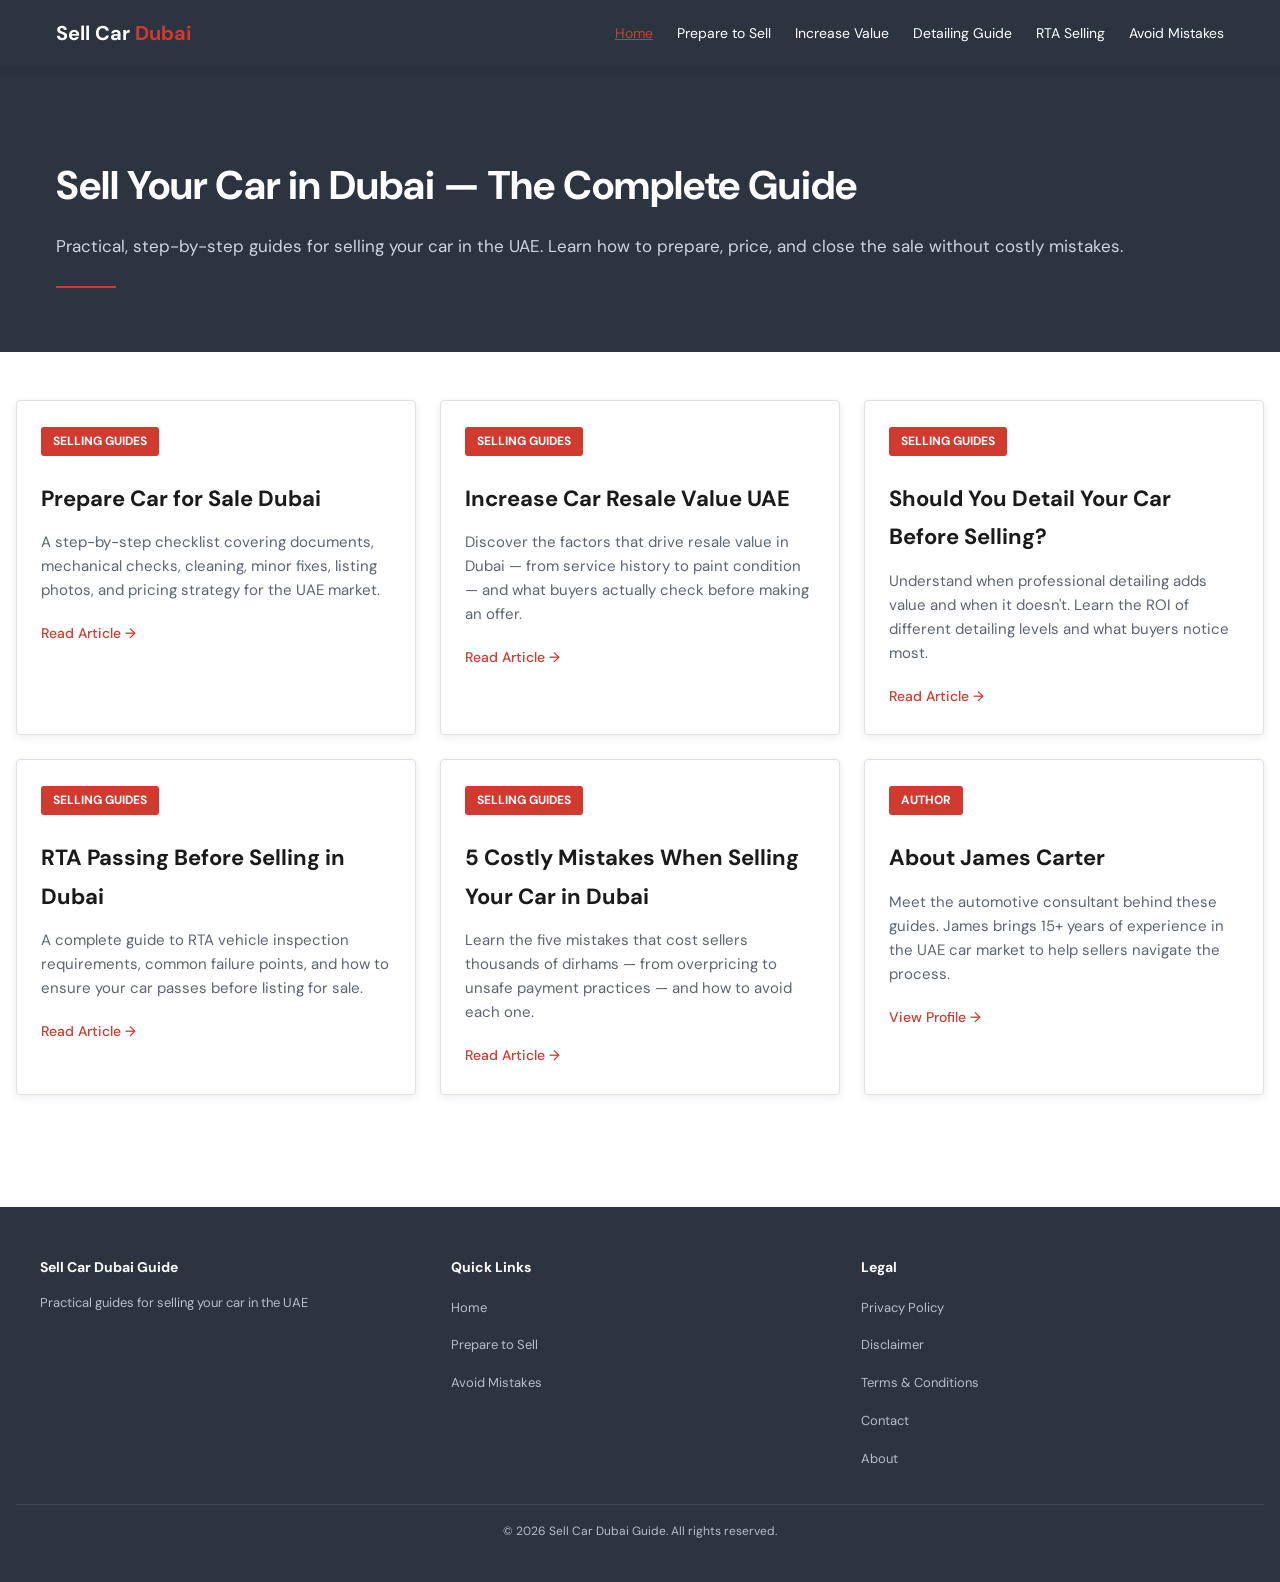
==== index.html @ 17d2ad50 "Add files via upload" ====
<!DOCTYPE html>
<html lang="en">
<head>
    <meta charset="UTF-8">
    <meta name="viewport" content="width=device-width, initial-scale=1.0">
    <title>Sell Car Dubai Guide – Practical Guides for Selling Your Car in the UAE</title>
    <meta name="description" content="Practical guides for selling your car in Dubai and the UAE — preparation, valuation, detailing, RTA requirements, and avoiding costly mistakes.">
    <meta name="robots" content="index, follow">
    <meta name="google-site-verification" content="VGvPw1G158GUY9_JJjBl_bNwVRbyUNkjiCzL-ghpsBc" />
    <link rel="canonical" href="https://sellcaruae.github.io/">
    <meta property="og:title" content="Sell Car Dubai Guide – Practical Guides for Selling Your Car in the UAE">
    <meta property="og:description" content="Practical guides for selling your car in Dubai and the UAE — preparation, valuation, detailing, RTA requirements, and avoiding costly mistakes.">
    <meta property="og:url" content="https://sellcaruae.github.io/">
    <meta property="og:type" content="website">
    <meta property="og:image" content="https://d2xsxph8kpxj0f.cloudfront.net/310519663111225562/eYq3cr9basUHd9prBtPTUK/sell-car-dubai-guide-hero-7zAhvrPkEFbHbDudjph4XX.webp">
    <meta property="og:image:width" content="1200">
    <meta property="og:image:height" content="630">
    <meta property="og:locale" content="en_AE">
    <link rel="stylesheet" href="/css/style.css">
    <link href="https://fonts.googleapis.com/css2?family=DM+Sans:ital,wght@0,400;0,500;0,700;1,400&display=swap" rel="stylesheet">
    <script type="application/ld+json">
    {
      "@context": "https://schema.org",
      "@graph": [
        {
          "@type": "Organization",
          "@id": "https://sellcaruae.github.io/#organization",
          "name": "Sell Car Dubai Guide",
          "url": "https://sellcaruae.github.io/",
          "description": "Practical guides for selling your car in Dubai and the UAE — preparation, valuation, detailing, RTA requirements, and avoiding costly mistakes."
        },
        {
          "@type": "WebSite",
          "@id": "https://sellcaruae.github.io/#website",
          "url": "https://sellcaruae.github.io/",
          "name": "Sell Car Dubai Guide",
          "publisher": {
            "@id": "https://sellcaruae.github.io/#organization"
          }
        }
      ]
    }
    </script>
</head>
<body>
<header>
    <div class="header-container">
        <div class="logo">Sell Car <span class="red">Dubai</span></div>
        <button class="hamburger" aria-label="Menu">
            <span></span>
            <span></span>
            <span></span>
        </button>
        <nav>
            <ul>
                <li><a href="/" class="active">Home</a></li>
                <li><a href="/prepare-car-for-sale-dubai/">Prepare to Sell</a></li>
                <li><a href="/increase-car-resale-value-uae/">Increase Value</a></li>
                <li><a href="/should-you-detail-car-before-selling/">Detailing Guide</a></li>
                <li><a href="/rta-passing-before-selling-dubai/">RTA Selling</a></li>
                <li><a href="/mistakes-when-selling-car-dubai/">Avoid Mistakes</a></li>
            </ul>
        </nav>
    </div>
</header>

<section class="hero">
    <div class="container">
        <h1>Sell Your Car in Dubai — The Complete Guide</h1>
        <p>Practical, step-by-step guides for selling your car in the UAE. Learn how to prepare, price, and close the sale without costly mistakes.</p>
        <div class="hero-divider"></div>
    </div>
</section>

<section class="cards-grid">
    <div class="card">
        <span class="card-category">Selling Guides</span>
        <h3>Prepare Car for Sale Dubai</h3>
        <p>A step-by-step checklist covering documents, mechanical checks, cleaning, minor fixes, listing photos, and pricing strategy for the UAE market.</p>
        <a href="/prepare-car-for-sale-dubai/" class="card-link">Read Article →</a>
    </div>

    <div class="card">
        <span class="card-category">Selling Guides</span>
        <h3>Increase Car Resale Value UAE</h3>
        <p>Discover the factors that drive resale value in Dubai — from service history to paint condition — and what buyers actually check before making an offer.</p>
        <a href="/increase-car-resale-value-uae/" class="card-link">Read Article →</a>
    </div>

    <div class="card">
        <span class="card-category">Selling Guides</span>
        <h3>Should You Detail Your Car Before Selling?</h3>
        <p>Understand when professional detailing adds value and when it doesn't. Learn the ROI of different detailing levels and what buyers notice most.</p>
        <a href="/should-you-detail-car-before-selling/" class="card-link">Read Article →</a>
    </div>

    <div class="card">
        <span class="card-category">Selling Guides</span>
        <h3>RTA Passing Before Selling in Dubai</h3>
        <p>A complete guide to RTA vehicle inspection requirements, common failure points, and how to ensure your car passes before listing for sale.</p>
        <a href="/rta-passing-before-selling-dubai/" class="card-link">Read Article →</a>
    </div>

    <div class="card">
        <span class="card-category">Selling Guides</span>
        <h3>5 Costly Mistakes When Selling Your Car in Dubai</h3>
        <p>Learn the five mistakes that cost sellers thousands of dirhams — from overpricing to unsafe payment practices — and how to avoid each one.</p>
        <a href="/mistakes-when-selling-car-dubai/" class="card-link">Read Article →</a>
    </div>

    <div class="card">
        <span class="card-category">Author</span>
        <h3>About James Carter</h3>
        <p>Meet the automotive consultant behind these guides. James brings 15+ years of experience in the UAE car market to help sellers navigate the process.</p>
        <a href="/author/james-carter/" class="card-link">View Profile →</a>
    </div>
</section>

<footer>
    <div class="footer-container">
        <div class="footer-section">
            <h4>Sell Car Dubai Guide</h4>
            <p>Practical guides for selling your car in the UAE</p>
        </div>
        <div class="footer-section">
            <h4>Quick Links</h4>
            <ul>
                <li><a href="/">Home</a></li>
                <li><a href="/prepare-car-for-sale-dubai/">Prepare to Sell</a></li>
                <li><a href="/mistakes-when-selling-car-dubai/">Avoid Mistakes</a></li>
            </ul>
        </div>
        <div class="footer-section">
            <h4>Legal</h4>
            <ul>
                <li><a href="/privacy-policy/">Privacy Policy</a></li>
                <li><a href="/disclaimer/">Disclaimer</a></li>
                <li><a href="/terms-conditions/">Terms & Conditions</a></li>
                <li><a href="/contact/">Contact</a></li>
                <li><a href="/about/">About</a></li>
            </ul>
        </div>
    </div>
    <div class="footer-bottom">
        <p>&copy; 2026 Sell Car Dubai Guide. All rights reserved.</p>
    </div>
</footer>

<script src="/js/main.js"></script>
</body>
</html>
---- css/style.css ----
/* Sell Car Dubai Guide - CSS Stylesheet
   Design System: Dark Slate (#2C3440) + Sharp Red (#D03A2F)
   Typography: DM Sans (modern, direct, no-nonsense)
   Responsive: Mobile-first approach
*/

@import url('https://fonts.googleapis.com/css2?family=DM+Sans:ital,wght@0,400;0,500;0,700;1,400&display=swap');

/* CSS Variables */
:root {
  --color-dark-slate: #2C3440;
  --color-white: #FFFFFF;
  --color-light-grey: #F4F6F8;
  --color-accent-red: #D03A2F;
  --color-accent-red-hover: #A82A20;
  --color-body-text: #1A1A1A;
  --color-secondary-text: #5C6472;
  --color-border: #DEE2E8;
  --color-light-red-bg: #FDF2F1;
  --color-light-yellow-bg: #FFFBEA;
  --color-light-red-flag: #FEF2F2;
  --color-warning-border: #D09A00;
  
  --font-family: 'DM Sans', sans-serif;
  --font-size-body: 17px;
  --font-size-body-mobile: 16px;
  --line-height-body: 1.75;
  --font-size-h1-desktop: 40px;
  --font-size-h1-mobile: 26px;
  --font-size-h2: 28px;
  --font-size-h3: 22px;
  
  --max-content-width: 800px;
  --max-site-width: 1200px;
  --spacing-unit: 16px;
}

/* Reset & Base Styles */
* {
  margin: 0;
  padding: 0;
  box-sizing: border-box;
}

html {
  scroll-behavior: smooth;
}

body {
  font-family: var(--font-family);
  font-size: var(--font-size-body-mobile);
  line-height: var(--line-height-body);
  color: var(--color-body-text);
  background-color: var(--color-white);
}

@media (min-width: 768px) {
  body {
    font-size: var(--font-size-body);
  }
}

/* Typography */
h1 {
  font-size: var(--font-size-h1-mobile);
  font-weight: 700;
  line-height: 1.3;
  margin: 24px 0 16px 0;
  color: var(--color-body-text);
}

@media (min-width: 768px) {
  h1 {
    font-size: var(--font-size-h1-desktop);
    margin: 32px 0 24px 0;
  }
}

h2 {
  font-size: var(--font-size-h2);
  font-weight: 700;
  margin: 32px 0 16px 0;
  color: var(--color-body-text);
  border-left: 4px solid var(--color-accent-red);
  padding-left: 14px;
}

h3 {
  font-size: var(--font-size-h3);
  font-weight: 700;
  margin: 24px 0 12px 0;
  color: var(--color-dark-slate);
}

p {
  margin: 0 0 16px 0;
}

a {
  color: var(--color-accent-red);
  text-decoration: none;
  transition: all 0.3s ease;
}

a:hover {
  text-decoration: underline;
}

strong {
  font-weight: 700;
}

em {
  font-style: italic;
}

/* Header */
header {
  background-color: var(--color-dark-slate);
  padding: 16px 0;
  position: sticky;
  top: 0;
  z-index: 1000;
  box-shadow: 0 2px 8px rgba(0, 0, 0, 0.1);
}

.header-container {
  max-width: var(--max-site-width);
  margin: 0 auto;
  padding: 0 16px;
  display: flex;
  justify-content: space-between;
  align-items: center;
}

.logo {
  font-size: 20px;
  font-weight: 700;
  color: var(--color-white);
}

.logo .red {
  color: var(--color-accent-red);
}

nav {
  display: none;
}

nav.active {
  display: block;
  position: absolute;
  top: 60px;
  left: 0;
  right: 0;
  background-color: var(--color-dark-slate);
  padding: 16px;
  box-shadow: 0 4px 12px rgba(0, 0, 0, 0.2);
}

nav ul {
  list-style: none;
}

nav ul li {
  margin: 12px 0;
}

nav ul li a {
  color: var(--color-white);
  display: block;
  padding: 8px 0;
  transition: color 0.3s ease;
}

nav ul li a:hover,
nav ul li a.active {
  color: var(--color-accent-red);
  text-decoration: underline;
}

@media (min-width: 768px) {
  nav {
    display: flex !important;
    position: static;
    background: none;
    padding: 0;
    box-shadow: none;
  }
  
  nav ul {
    display: flex;
    gap: 24px;
  }
  
  nav ul li {
    margin: 0;
  }
  
  nav ul li a {
    color: var(--color-white);
    padding: 0;
    font-size: 14px;
  }
}

.hamburger {
  display: flex;
  flex-direction: column;
  gap: 6px;
  cursor: pointer;
  background: none;
  border: none;
  padding: 8px;
}

.hamburger span {
  width: 24px;
  height: 2px;
  background-color: var(--color-white);
  transition: all 0.3s ease;
}

@media (min-width: 768px) {
  .hamburger {
    display: none;
  }
}

/* Footer */
footer {
  background-color: var(--color-dark-slate);
  color: #B8BEC8;
  padding: 48px 16px 24px;
  margin-top: 64px;
}

.footer-container {
  max-width: var(--max-site-width);
  margin: 0 auto;
  display: grid;
  grid-template-columns: 1fr;
  gap: 32px;
  margin-bottom: 24px;
}

@media (min-width: 768px) {
  .footer-container {
    grid-template-columns: 1fr 1fr 1fr;
  }
}

.footer-section h4 {
  color: var(--color-white);
  margin-bottom: 12px;
  font-size: 14px;
  font-weight: 700;
}

.footer-section p {
  font-size: 13px;
  margin-bottom: 8px;
}

.footer-section ul {
  list-style: none;
}

.footer-section ul li {
  margin-bottom: 8px;
}

.footer-section a {
  color: #B8BEC8;
  font-size: 13px;
}

.footer-section a:hover {
  color: var(--color-accent-red);
}

.footer-bottom {
  border-top: 1px solid rgba(255, 255, 255, 0.1);
  padding-top: 16px;
  text-align: center;
  font-size: 12px;
}

/* Breadcrumb */
.breadcrumb {
  font-size: 13px;
  color: var(--color-secondary-text);
  margin: 16px 0 24px 0;
  padding: 0 16px;
}

.breadcrumb a {
  color: var(--color-accent-red);
}

/* Container */
.container {
  max-width: var(--max-site-width);
  margin: 0 auto;
  padding: 0 16px;
}

.content {
  max-width: var(--max-content-width);
  margin: 0 auto;
  padding: 0 16px;
}

/* Hero Section */
.hero {
  background-color: var(--color-dark-slate);
  color: var(--color-white);
  padding: 24px 16px 32px;
}

@media (min-width: 768px) {
  .hero {
    padding: 60px 16px 64px;
  }
}

.hero h1 {
  color: var(--color-white);
  margin-bottom: 20px;
}

.hero p {
  color: #D0D4DC;
  margin-bottom: 16px;
  line-height: 1.8;
}

.hero-divider {
  height: 2px;
  background-color: var(--color-accent-red);
  width: 60px;
  margin-top: 24px;
}

/* Article Cards */
.cards-grid {
  display: grid;
  grid-template-columns: 1fr;
  gap: 24px;
  padding: 48px 16px;
}

@media (min-width: 768px) {
  .cards-grid {
    grid-template-columns: repeat(2, 1fr);
    padding: 48px 16px;
  }
}

@media (min-width: 1024px) {
  .cards-grid {
    grid-template-columns: repeat(3, 1fr);
  }
}

.card {
  background-color: var(--color-white);
  border: 1px solid var(--color-border);
  border-radius: 4px;
  padding: 24px;
  box-shadow: 0 2px 8px rgba(0, 0, 0, 0.08);
  transition: all 0.3s ease;
}

.card:hover {
  border-right: 4px solid var(--color-accent-red);
  box-shadow: 0 4px 16px rgba(0, 0, 0, 0.12);
}

.card-category {
  display: inline-block;
  background-color: var(--color-accent-red);
  color: var(--color-white);
  padding: 4px 12px;
  border-radius: 3px;
  font-size: 12px;
  font-weight: 700;
  margin-bottom: 12px;
  text-transform: uppercase;
}

.card h3 {
  margin: 12px 0 12px 0;
  color: var(--color-body-text);
}

.card p {
  font-size: 15px;
  color: var(--color-secondary-text);
  margin-bottom: 16px;
  line-height: 1.6;
}

.card-link {
  color: var(--color-accent-red);
  font-weight: 500;
  font-size: 14px;
}

/* Author Strip */
.author-strip {
  background-color: var(--color-light-grey);
  padding: 24px 16px;
  margin: 48px 0;
  border-radius: 4px;
  display: grid;
  grid-template-columns: 1fr;
  gap: 16px;
}

@media (min-width: 768px) {
  .author-strip {
    grid-template-columns: 1fr 2fr;
    align-items: center;
    gap: 32px;
  }
}

.author-strip strong {
  display: block;
  font-size: 16px;
  margin-bottom: 4px;
}

.author-strip p {
  font-size: 14px;
  color: var(--color-secondary-text);
  margin: 0;
}

.author-strip a {
  color: var(--color-accent-red);
}

/* Article Header */
.article-header {
  padding: 32px 16px;
  background-color: var(--color-white);
}

.article-meta {
  font-size: 13px;
  color: var(--color-secondary-text);
  font-style: italic;
  margin: 12px 0 24px 0;
}

.article-meta a {
  color: var(--color-accent-red);
}

.reading-time {
  font-size: 13px;
  color: var(--color-secondary-text);
}

/* Hero Image */
.article-image {
  width: 100%;
  max-width: var(--max-content-width);
  height: auto;
  margin: 32px auto;
  border-radius: 4px;
  display: block;
}

.image-caption {
  font-size: 13px;
  color: var(--color-secondary-text);
  font-style: italic;
  text-align: center;
  margin-top: 8px;
  padding: 0 16px;
}

/* In This Guide Box */
.in-this-guide {
  background-color: var(--color-light-red-bg);
  border-left: 4px solid var(--color-accent-red);
  padding: 16px;
  margin: 32px auto;
  max-width: var(--max-content-width);
  border-radius: 2px;
}

.in-this-guide h4 {
  color: var(--color-accent-red);
  font-size: 14px;
  font-weight: 700;
  margin-bottom: 12px;
}

.in-this-guide ul {
  list-style: disc;
  margin-left: 20px;
}

.in-this-guide ul li {
  font-size: 14px;
  margin-bottom: 8px;
  color: var(--color-body-text);
}

/* Table of Contents */
.toc {
  background-color: var(--color-light-grey);
  padding: 16px;
  margin: 32px auto;
  max-width: var(--max-content-width);
  border-radius: 4px;
}

.toc h4 {
  font-size: 14px;
  font-weight: 700;
  margin-bottom: 12px;
}

.toc ol {
  list-style: decimal;
  margin-left: 20px;
}

.toc ol li {
  font-size: 14px;
  margin-bottom: 8px;
}

.toc a {
  color: var(--color-accent-red);
}

.toc-toggle {
  display: block;
  background: none;
  border: none;
  color: var(--color-accent-red);
  cursor: pointer;
  font-size: 13px;
  font-weight: 700;
  margin-top: 12px;
}

@media (min-width: 768px) {
  .toc-toggle {
    display: none;
  }
}

.toc-content {
  display: none;
}

.toc-content.active {
  display: block;
}

/* Article Body */
.article-body {
  padding: 32px 16px;
  max-width: var(--max-content-width);
  margin: 0 auto;
}

.article-body ul,
.article-body ol {
  margin: 16px 0 16px 24px;
}

.article-body ul li,
.article-body ol li {
  margin-bottom: 12px;
}

/* Callout Boxes */
.callout {
  padding: 16px;
  margin: 24px auto;
  max-width: var(--max-content-width);
  border-left: 4px solid;
  border-radius: 2px;
  font-size: 15px;
}

.callout-warning {
  background-color: var(--color-light-yellow-bg);
  border-left-color: var(--color-warning-border);
}

.callout-warning::before {
  content: '⚠ ';
  font-weight: 700;
}

.callout-red-flag {
  background-color: var(--color-light-red-flag);
  border-left-color: var(--color-accent-red);
}

.callout-red-flag::before {
  content: '🚩 ';
}

.callout-tip {
  background-color: var(--color-light-grey);
  border-left-color: var(--color-secondary-text);
}

.callout-tip::before {
  content: '💡 ';
}

/* Tables */
table {
  width: 100%;
  border-collapse: collapse;
  margin: 24px auto;
  max-width: var(--max-content-width);
  font-size: 15px;
  overflow-x: auto;
}

table thead {
  background-color: var(--color-dark-slate);
  color: var(--color-white);
}

table th {
  padding: 12px;
  text-align: left;
  font-weight: 700;
  font-size: 14px;
}

table td {
  padding: 12px;
  border-bottom: 1px solid var(--color-border);
}

table tbody tr:nth-child(even) {
  background-color: var(--color-light-grey);
}

table tbody tr:hover {
  background-color: #EEEFF2;
}

.table-wrapper {
  overflow-x: auto;
  margin: 24px 0;
}

.table-disclaimer {
  font-size: 12px;
  color: var(--color-secondary-text);
  font-style: italic;
  margin-top: 8px;
}

/* Numbered Mistakes */
.mistake-section {
  margin: 32px auto;
  max-width: var(--max-content-width);
  padding: 24px;
  background-color: var(--color-light-red-flag);
  border-left: 4px solid var(--color-accent-red);
  border-radius: 2px;
}

.mistake-number {
  font-size: 48px;
  font-weight: 700;
  color: var(--color-accent-red);
  line-height: 1;
  margin-bottom: 8px;
}

.mistake-section h2 {
  border: none;
  padding: 0;
  margin: 0 0 16px 0;
  font-size: 24px;
}

.mistake-divider {
  height: 1px;
  background-color: var(--color-accent-red);
  margin: 24px 0;
}

/* Author Bio Box */
.author-bio {
  border: 1px solid var(--color-border);
  background-color: #F9FAFB;
  padding: 24px;
  margin: 48px auto;
  max-width: var(--max-content-width);
  border-radius: 4px;
  display: grid;
  grid-template-columns: 80px 1fr;
  gap: 20px;
  align-items: start;
}

@media (min-width: 768px) {
  .author-bio {
    grid-template-columns: 80px 1fr;
  }
}

.author-bio img {
  width: 80px;
  height: 80px;
  border-radius: 50%;
  object-fit: cover;
}

.author-bio-text h4 {
  font-size: 16px;
  font-weight: 700;
  margin-bottom: 4px;
}

.author-bio-text .title {
  font-size: 13px;
  color: var(--color-secondary-text);
  margin-bottom: 12px;
}

.author-bio-text p {
  font-size: 14px;
  margin-bottom: 12px;
}

.author-bio-text a {
  color: var(--color-accent-red);
  font-size: 14px;
}

/* FAQ Section */
.faq {
  max-width: var(--max-content-width);
  margin: 48px auto;
  padding: 0 16px;
}

.faq h3 {
  margin-top: 24px;
  margin-bottom: 12px;
}

.faq p {
  margin-bottom: 24px;
  color: var(--color-body-text);
}

/* Post Navigation */
.post-nav {
  display: flex;
  justify-content: space-between;
  margin: 48px auto;
  max-width: var(--max-content-width);
  padding: 0 16px;
  font-size: 14px;
  color: var(--color-secondary-text);
}

.post-nav a {
  color: var(--color-accent-red);
}

/* Author Page */
.author-page-header {
  text-align: center;
  padding: 48px 16px;
}

.author-page-header img {
  width: 200px;
  height: 200px;
  border-radius: 50%;
  object-fit: cover;
  margin-bottom: 24px;
}

.author-page-header h1 {
  margin-bottom: 8px;
}

.author-page-header .title {
  font-size: 16px;
  color: var(--color-secondary-text);
  margin-bottom: 24px;
}

.author-articles {
  max-width: var(--max-content-width);
  margin: 48px auto;
  padding: 0 16px;
}

.article-list {
  list-style: none;
}

.article-list li {
  margin-bottom: 32px;
  padding-bottom: 24px;
  border-bottom: 1px solid var(--color-border);
}

.article-list li:last-child {
  border-bottom: none;
}

.article-list a {
  font-size: 18px;
  font-weight: 700;
  color: var(--color-accent-red);
}

.article-list-date {
  font-size: 13px;
  color: var(--color-secondary-text);
  margin: 8px 0;
}

.article-list-desc {
  font-size: 15px;
  color: var(--color-body-text);
  margin-top: 8px;
}

/* About/Contact/Legal Pages */
.page-content {
  max-width: var(--max-content-width);
  margin: 0 auto;
  padding: 48px 16px;
}

.page-content h2 {
  margin-top: 32px;
  margin-bottom: 16px;
}

.page-content h3 {
  margin-top: 24px;
  margin-bottom: 12px;
}

/* 404 Page */
.not-found {
  text-align: center;
  padding: 96px 16px;
  max-width: var(--max-content-width);
  margin: 0 auto;
}

.not-found h1 {
  font-size: 48px;
  margin-bottom: 24px;
}

.not-found p {
  font-size: 16px;
  margin-bottom: 32px;
}

.not-found ul {
  list-style: none;
  text-align: left;
  display: inline-block;
}

.not-found ul li {
  margin-bottom: 12px;
}

.not-found a {
  color: var(--color-accent-red);
  font-weight: 500;
}

/* Utility Classes */
.text-center {
  text-align: center;
}

.text-right {
  text-align: right;
}

.mt-32 {
  margin-top: 32px;
}

.mb-32 {
  margin-bottom: 32px;
}

.hidden {
  display: none;
}

/* Responsive Images */
img {
  max-width: 100%;
  height: auto;
  display: block;
}

/* Print Styles */
@media print {
  header,
  footer,
  .breadcrumb,
  .post-nav {
    display: none;
  }
}
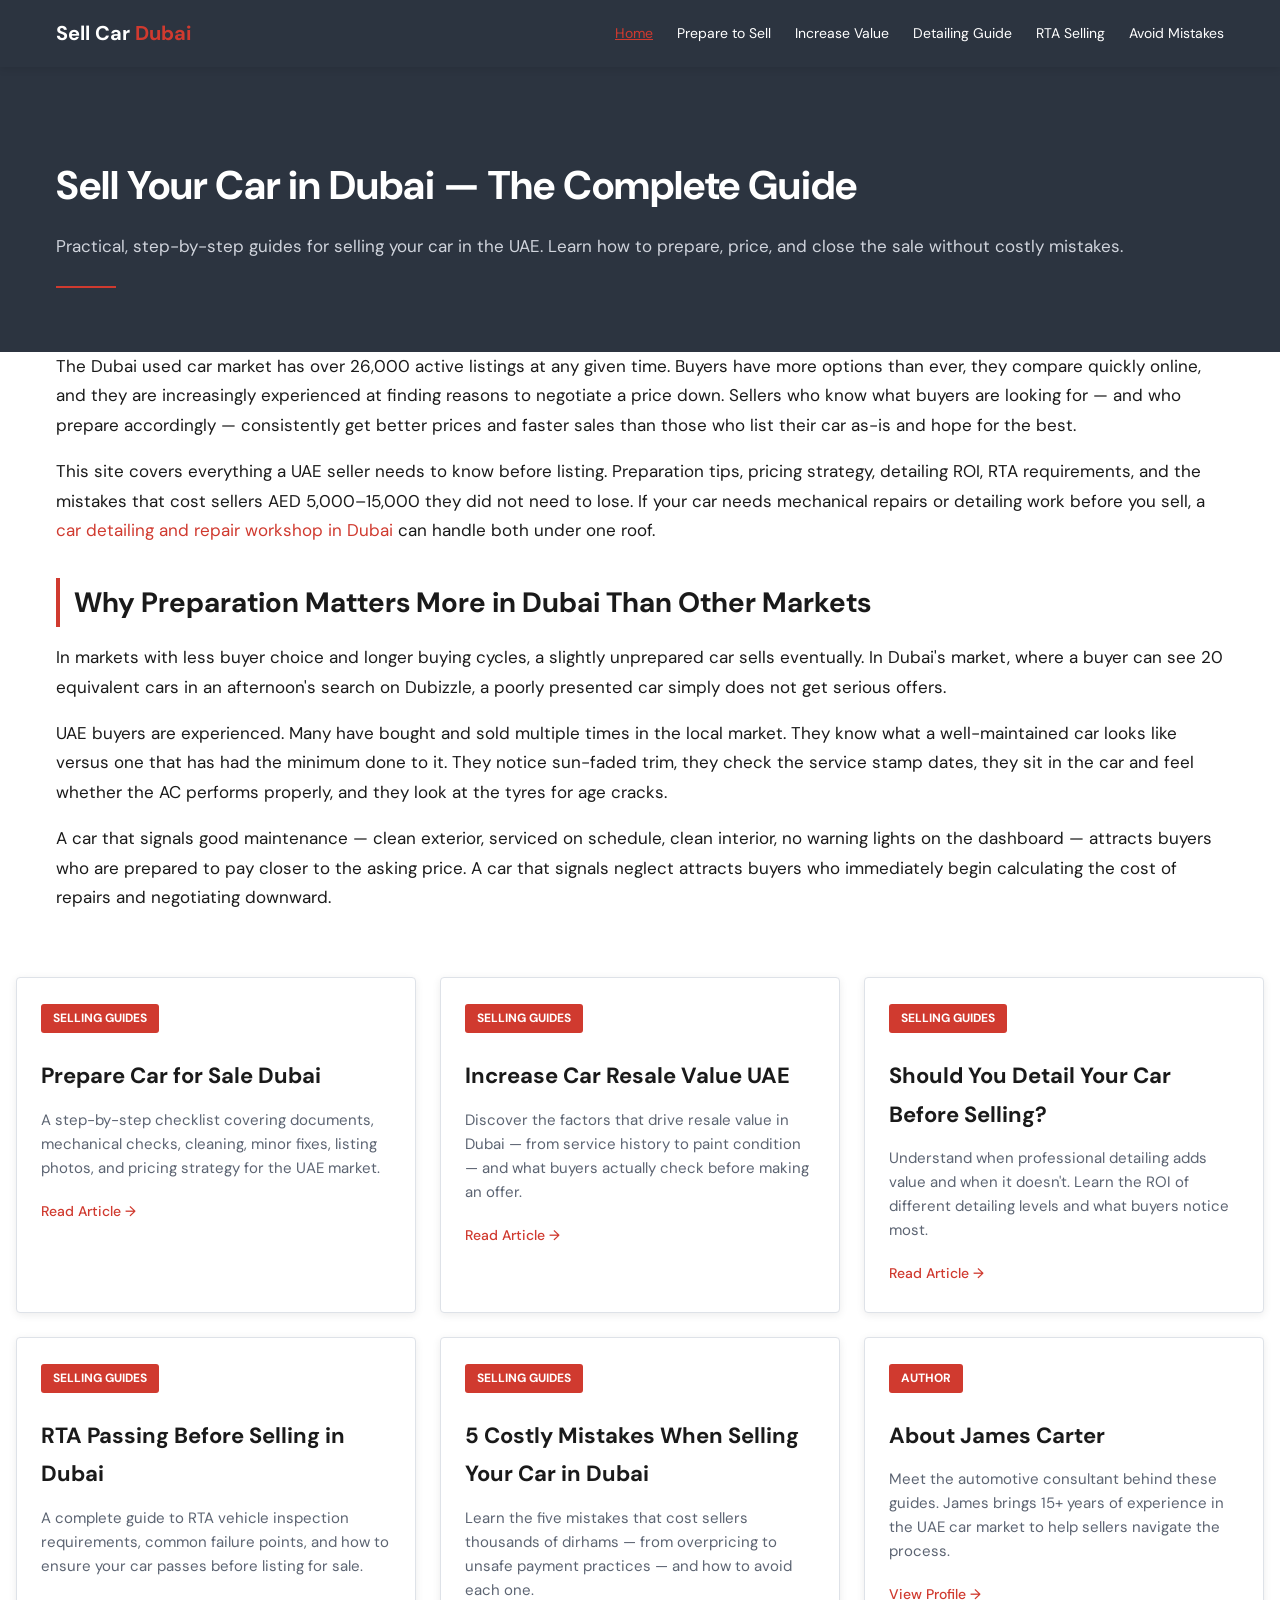
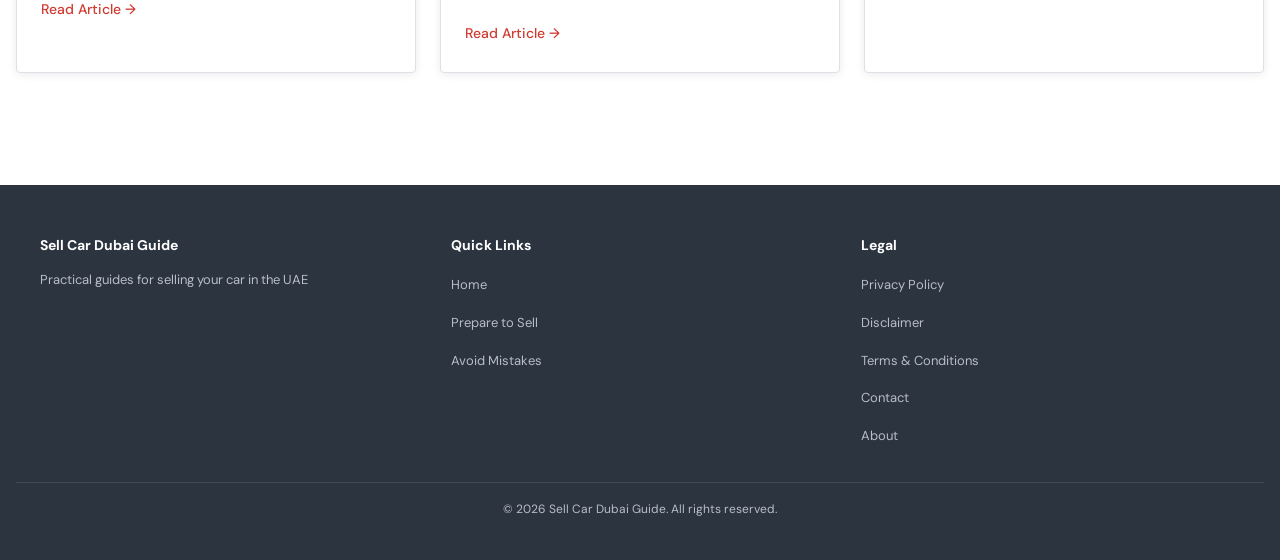
==== commit c1dbeb1c: "Update index.html" ====
--- a/index.html
+++ b/index.html
@@ -69,6 +69,17 @@
         <h1>Sell Your Car in Dubai — The Complete Guide</h1>
         <p>Practical, step-by-step guides for selling your car in the UAE. Learn how to prepare, price, and close the sale without costly mistakes.</p>
         <div class="hero-divider"></div>
+    </div>
+</section>
+
+<section class="intro-content">
+    <div class="container">
+        <p>The Dubai used car market has over 26,000 active listings at any given time. Buyers have more options than ever, they compare quickly online, and they are increasingly experienced at finding reasons to negotiate a price down. Sellers who know what buyers are looking for — and who prepare accordingly — consistently get better prices and faster sales than those who list their car as-is and hope for the best.</p>
+        <p>This site covers everything a UAE seller needs to know before listing. Preparation tips, pricing strategy, detailing ROI, RTA requirements, and the mistakes that cost sellers AED 5,000–15,000 they did not need to lose. If your car needs mechanical repairs or detailing work before you sell, a <a href="https://status67.com/" target="_blank" rel="noopener noreferrer">car detailing and repair workshop in Dubai</a> can handle both under one roof.</p>
+        <h2>Why Preparation Matters More in Dubai Than Other Markets</h2>
+        <p>In markets with less buyer choice and longer buying cycles, a slightly unprepared car sells eventually. In Dubai's market, where a buyer can see 20 equivalent cars in an afternoon's search on Dubizzle, a poorly presented car simply does not get serious offers.</p>
+        <p>UAE buyers are experienced. Many have bought and sold multiple times in the local market. They know what a well-maintained car looks like versus one that has had the minimum done to it. They notice sun-faded trim, they check the service stamp dates, they sit in the car and feel whether the AC performs properly, and they look at the tyres for age cracks.</p>
+        <p>A car that signals good maintenance — clean exterior, serviced on schedule, clean interior, no warning lights on the dashboard — attracts buyers who are prepared to pay closer to the asking price. A car that signals neglect attracts buyers who immediately begin calculating the cost of repairs and negotiating downward.</p>
     </div>
 </section>
 
